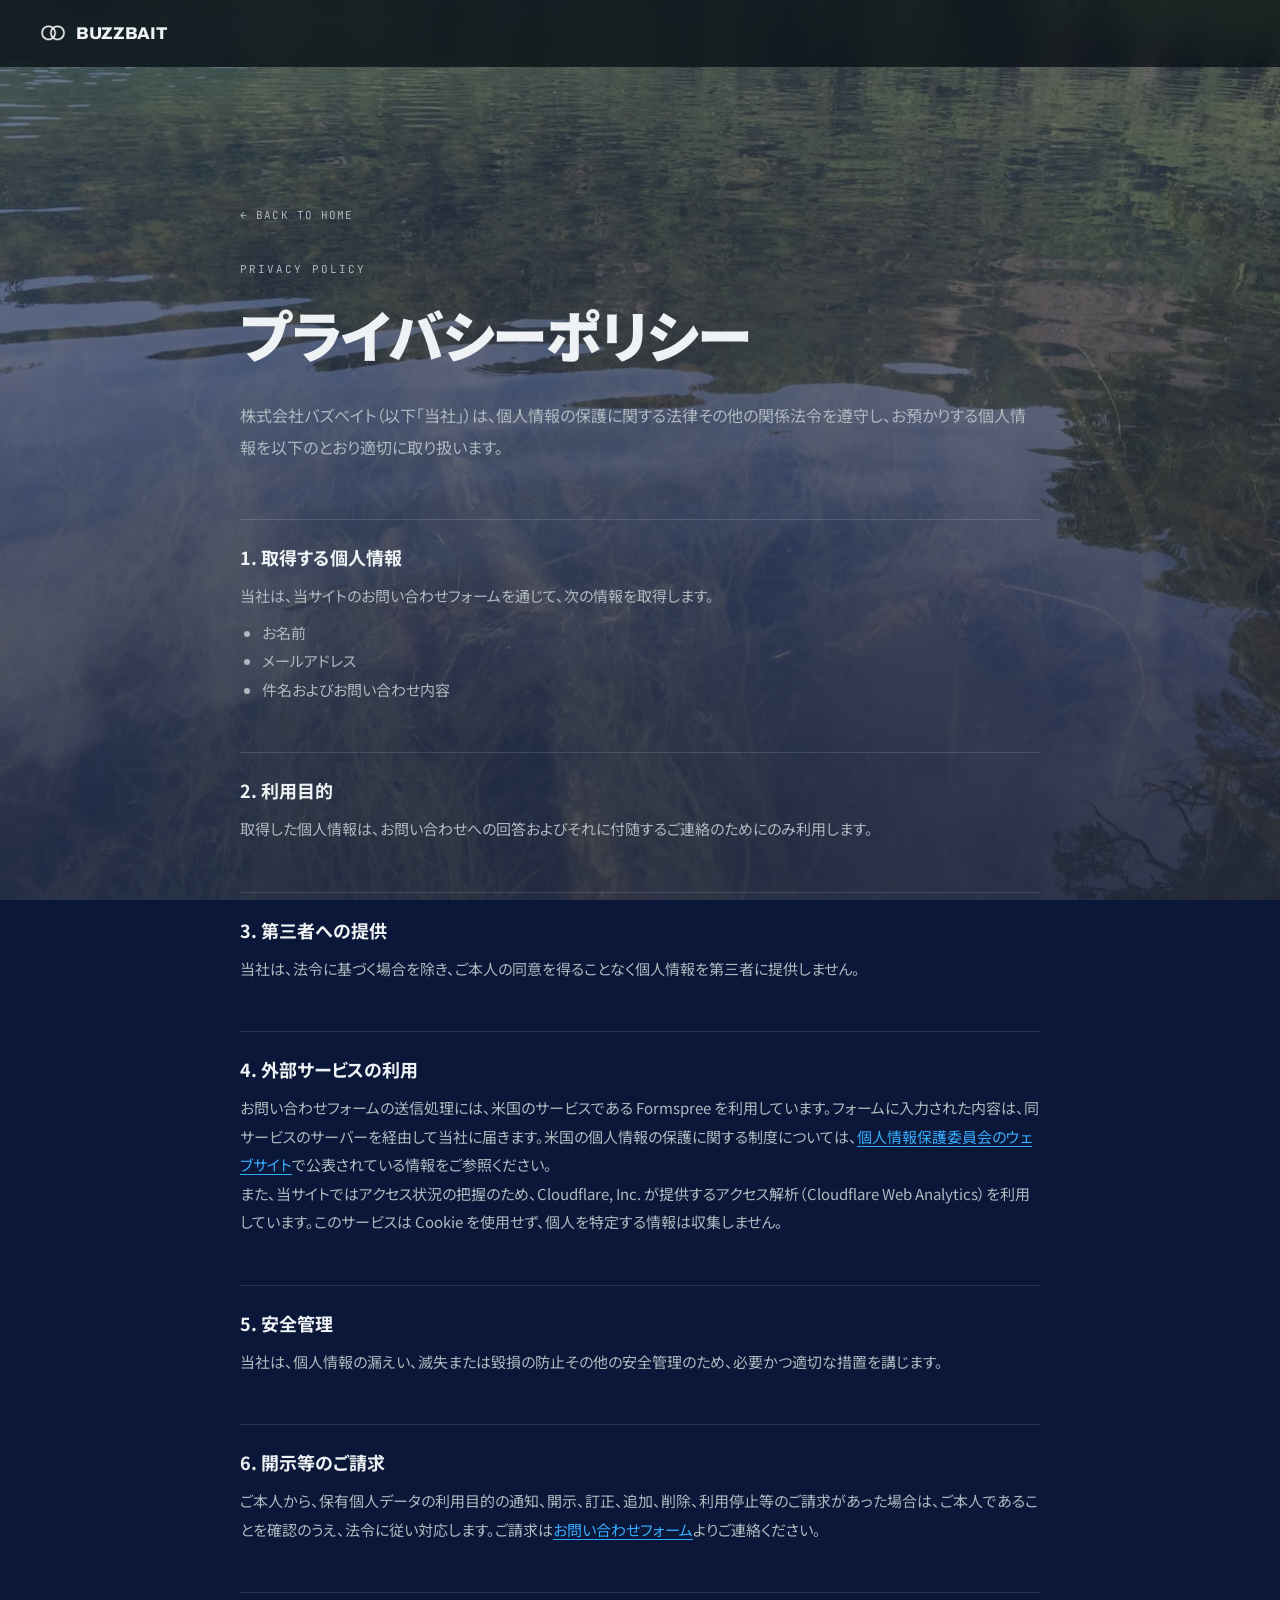
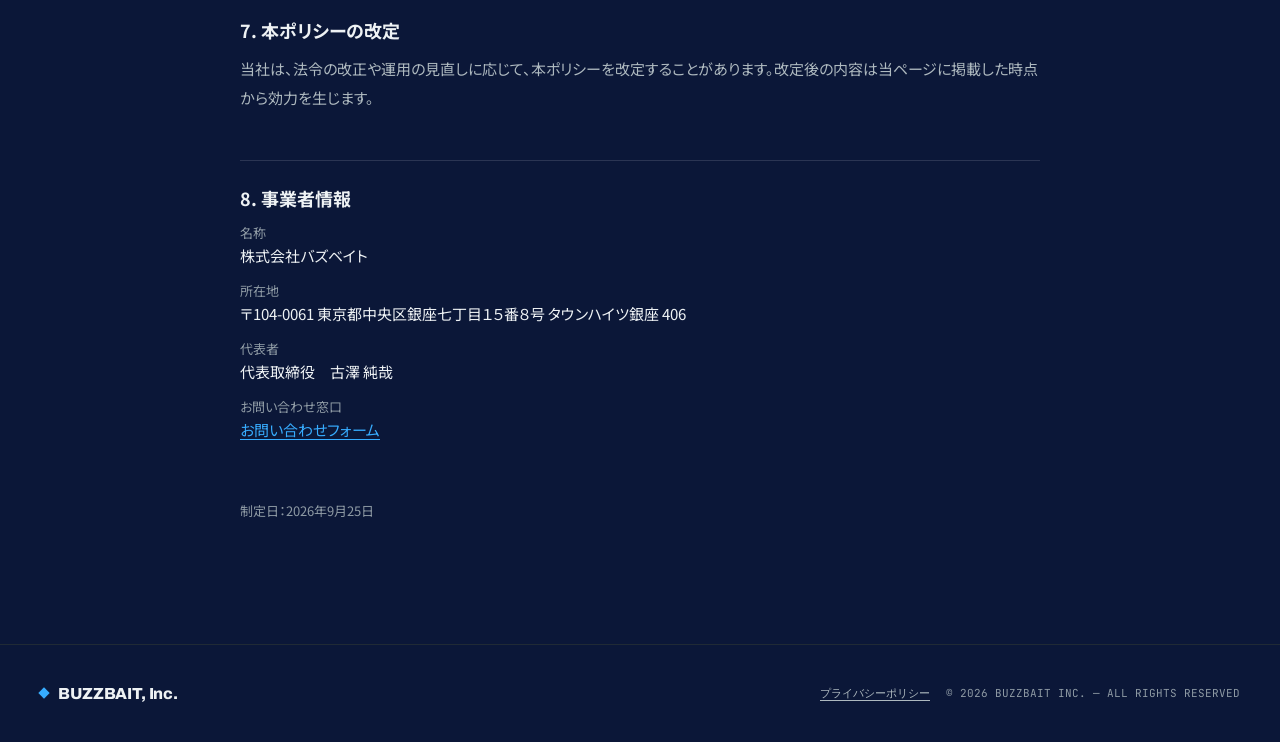
==== privacy/index.html @ e034143c "Site-wide bug audit fixes Bugs fixed - Business rows: hover slide never fired (.reveal.in transform " ====
<!DOCTYPE html>
<html lang="ja">
<head>
<meta charset="UTF-8">
<meta name="viewport" content="width=device-width,initial-scale=1">
<title>プライバシーポリシー | 株式会社バズベイト</title>
<meta name="description" content="株式会社バズベイトの個人情報の取り扱いについて。お問い合わせフォームで取得する情報、利用目的、外部サービスの利用、開示等のご請求についてご案内します。">
<meta name="theme-color" content="#0b1738">
<link rel="canonical" href="https://buzzbait.co.jp/privacy/">
<link rel="icon" type="image/png" href="/assets/favicon.png">
<link rel="apple-touch-icon" href="/assets/favicon.png">

<meta property="og:type" content="article">
<meta property="og:site_name" content="株式会社バズベイト">
<meta property="og:title" content="プライバシーポリシー | 株式会社バズベイト">
<meta property="og:url" content="https://buzzbait.co.jp/privacy/">
<meta property="og:image" content="https://buzzbait.co.jp/assets/og-image.png">
<meta property="og:locale" content="ja_JP">

<link rel="preconnect" href="https://fonts.googleapis.com">
<link rel="preconnect" href="https://fonts.gstatic.com" crossorigin>
<link rel="stylesheet" href="https://fonts.googleapis.com/css2?family=Noto+Sans+JP:wght@400;500;700;900&family=Archivo:ital,wght@0,500;0,700;0,800;1,800&family=JetBrains+Mono:wght@400&display=swap">
<link rel="stylesheet" href="/styles.css">
</head>
<body data-theme="blue" data-mode="dark">

<div class="backdrop"></div>
<canvas id="water" aria-hidden="true"></canvas>

<div class="cursor-dot" id="cursorDot" aria-hidden="true"></div>
<div class="cursor-ring" id="cursorRing" aria-hidden="true"></div>

<nav class="nav" id="nav">
  <a href="/" class="nav-brand" data-hover>
    <img src="/assets/logo-white.png" alt="" class="nav-logo" width="26" height="26">
    <span>BUZZBAIT</span>
  </a>
</nav>

<main class="subpage">
  <a href="/" class="subpage-back" data-hover>← Back to Home</a>

  <div class="subpage-eyebrow">PRIVACY POLICY</div>
  <h1>プライバシーポリシー</h1>
  <p class="subpage-lead">株式会社バズベイト（以下「当社」）は、個人情報の保護に関する法律その他の関係法令を遵守し、お預かりする個人情報を以下のとおり適切に取り扱います。</p>

  <div class="legal">
    <h2>1. 取得する個人情報</h2>
    <p>当社は、当サイトのお問い合わせフォームを通じて、次の情報を取得します。</p>
    <ul>
      <li>お名前</li>
      <li>メールアドレス</li>
      <li>件名およびお問い合わせ内容</li>
    </ul>

    <h2>2. 利用目的</h2>
    <p>取得した個人情報は、お問い合わせへの回答およびそれに付随するご連絡のためにのみ利用します。</p>

    <h2>3. 第三者への提供</h2>
    <p>当社は、法令に基づく場合を除き、ご本人の同意を得ることなく個人情報を第三者に提供しません。</p>

    <h2>4. 外部サービスの利用</h2>
    <p>お問い合わせフォームの送信処理には、米国のサービスである Formspree を利用しています。フォームに入力された内容は、同サービスのサーバーを経由して当社に届きます。米国の個人情報の保護に関する制度については、<a href="https://www.ppc.go.jp/" target="_blank" rel="noopener">個人情報保護委員会のウェブサイト</a>で公表されている情報をご参照ください。</p>
    <p>また、当サイトではアクセス状況の把握のため、Cloudflare, Inc. が提供するアクセス解析（Cloudflare Web Analytics）を利用しています。このサービスは Cookie を使用せず、個人を特定する情報は収集しません。</p>

    <h2>5. 安全管理</h2>
    <p>当社は、個人情報の漏えい、滅失または毀損の防止その他の安全管理のため、必要かつ適切な措置を講じます。</p>

    <h2>6. 開示等のご請求</h2>
    <p>ご本人から、保有個人データの利用目的の通知、開示、訂正、追加、削除、利用停止等のご請求があった場合は、ご本人であることを確認のうえ、法令に従い対応します。ご請求は<a href="/#contact">お問い合わせフォーム</a>よりご連絡ください。</p>

    <h2>7. 本ポリシーの改定</h2>
    <p>当社は、法令の改正や運用の見直しに応じて、本ポリシーを改定することがあります。改定後の内容は当ページに掲載した時点から効力を生じます。</p>

    <h2>8. 事業者情報</h2>
    <dl>
      <dt>名称</dt>
      <dd>株式会社バズベイト</dd>
      <dt>所在地</dt>
      <dd>〒104-0061 東京都中央区銀座七丁目１５番８号 タウンハイツ銀座 406</dd>
      <dt>代表者</dt>
      <dd>代表取締役　古澤 純哉</dd>
      <dt>お問い合わせ窓口</dt>
      <dd><a href="/#contact">お問い合わせフォーム</a></dd>
    </dl>

    <p class="dates">制定日：2026年9月25日</p>
  </div>
</main>

<footer>
  <div class="f-brand"><span class="dot"></span>BUZZBAIT, Inc.</div>
  <div class="f-meta"><a href="/privacy/">プライバシーポリシー</a><span>© 2026 BUZZBAIT INC. — ALL RIGHTS RESERVED</span></div>
</footer>

<script src="/water.js"></script>
<script src="/cursor.js"></script>

</body>
</html>
---- styles.css ----
/* buzzbait renewal — cool corporate */
/* Web fonts are loaded with <link rel="preconnect"> + <link rel="stylesheet"> in each page's <head>. */

.visually-hidden {
  position: absolute;
  width: 1px; height: 1px;
  padding: 0; margin: -1px;
  overflow: hidden;
  clip: rect(0, 0, 0, 0);
  white-space: nowrap;
  border: 0;
}

:root {
  --bg: oklch(0.985 0.004 230);
  --bg-soft: oklch(0.965 0.006 230);
  --fg: oklch(0.18 0.035 250);
  --fg-soft: oklch(0.38 0.025 250);
  --fg-mute: oklch(0.62 0.015 250);
  --line: oklch(0.88 0.015 240);
  --line-soft: oklch(0.93 0.01 240);
  --accent: oklch(0.55 0.16 245);
  --accent-ink: oklch(0.98 0.005 230);
  --accent-soft: oklch(0.92 0.04 245);
  --surface: oklch(1 0 0);
  --grid-dot: oklch(0.88 0.012 240);
}

/* The site is dark-mode only (body carries data-mode="dark" in the markup). */
[data-mode="dark"] {
  --bg: oklch(0.14 0.02 250);
  --bg-soft: oklch(0.18 0.025 250);
  --fg: oklch(0.96 0.005 230);
  --fg-soft: oklch(0.78 0.015 230);
  --fg-mute: oklch(0.68 0.02 240);
  --line: oklch(0.28 0.025 250);
  --line-soft: oklch(0.22 0.02 250);
  --accent: oklch(0.72 0.16 245);
  --accent-ink: oklch(0.14 0.02 250);
  --accent-soft: oklch(0.26 0.06 245);
  --surface: oklch(0.18 0.025 250);
  --grid-dot: oklch(0.26 0.02 250);
}

.nav, section, footer { position: relative; z-index: 1; }
* { box-sizing: border-box; margin: 0; padding: 0; }

html {
  background: #0b1738;
  color: var(--fg);
}
html, body {
  font-family: 'Noto Sans JP', system-ui, sans-serif;
  font-weight: 400;
  -webkit-font-smoothing: antialiased;
  font-feature-settings: "palt";
  transition: color 0.4s ease;
}
body {
  background: transparent;
  color: var(--fg);
  overflow-x: hidden;
  position: relative;
  isolation: isolate;
}

/* ============ Water surface backdrop ============ */
/* Static photo fallback — visible whenever the WebGL canvas is unavailable or hidden. */
.backdrop {
  position: fixed;
  inset: 0;
  z-index: 0;
  pointer-events: none;
  overflow: hidden;
  background:
    linear-gradient(rgba(11,23,56,.55), rgba(11,23,56,.75)),
    url("assets/water-main.jpg") center / cover no-repeat,
    #0b1738;
}

/* Water surface canvas — fullscreen, drawn by /water.js */
canvas#water {
  position: fixed;
  inset: 0;
  width: 100vw;
  height: 100vh;
  z-index: 0;
  pointer-events: none;
  filter: contrast(1.05) saturate(1.1);
}

a { color: inherit; text-decoration: none; }

a:focus-visible,
button:focus-visible {
  outline: 2px solid var(--accent);
  outline-offset: 3px;
  border-radius: 2px;
}

/* ============ Cursor ============ */
/* Opt-in: /cursor.js adds html.has-cursor only for fine pointers that can hover.
   Without JS, or on touch devices, the native cursor is used. */
.cursor-dot, .cursor-ring {
  display: none;
  position: fixed;
  top: 0; left: 0;
  pointer-events: none;
  z-index: 9999;
  mix-blend-mode: difference;
  opacity: 0;
}
.cursor-dot {
  width: 6px; height: 6px;
  background: oklch(1 0 0);
  border-radius: 50%;
  transform: translate(-50%, -50%);
}
.cursor-ring {
  width: 36px; height: 36px;
  border: 1px solid oklch(1 0 0 / 0.7);
  border-radius: 50%;
  transform: translate(-50%, -50%);
  transition: width 0.25s ease, height 0.25s ease, opacity 0.2s ease;
}
.cursor-ring.hover {
  width: 72px; height: 72px;
  background: oklch(1 0 0 / 0.08);
}
@media (min-width: 901px) {
  html.has-cursor body,
  html.has-cursor form button { cursor: none; }
  html.has-cursor .cursor-dot,
  html.has-cursor .cursor-ring { display: block; }
  html.has-cursor.cursor-moved .cursor-dot,
  html.has-cursor.cursor-moved .cursor-ring { opacity: 1; }
}

/* ============ Nav ============ */
.nav {
  position: fixed;
  top: 0; left: 0; right: 0;
  z-index: 80;
  padding: 20px 40px;
  display: flex;
  justify-content: space-between;
  align-items: center;
  -webkit-backdrop-filter: blur(14px);
  backdrop-filter: blur(14px);
  background: color-mix(in oklch, var(--bg) 72%, transparent);
  border-bottom: 1px solid transparent;
  transition: border-color 0.3s ease, background 0.3s ease;
}
.nav.scrolled { border-bottom-color: var(--line); }
.nav-brand {
  display: flex;
  align-items: center;
  gap: 10px;
  font-family: 'Archivo', sans-serif;
  font-weight: 800;
  font-size: 17px;
  letter-spacing: -0.02em;
}
.nav-brand .nav-logo {
  width: 26px;
  height: 26px;
  object-fit: contain;
}
.nav-links {
  display: flex;
  gap: 28px;
  align-items: center;
  font-size: 13px;
  color: var(--fg-soft);
}
.nav-links a {
  position: relative;
  padding: 4px 0;
  transition: color 0.2s;
}
.nav-links a:hover { color: var(--fg); }
.nav-links a::after {
  content: '';
  position: absolute; left: 0; bottom: -2px;
  width: 0; height: 1px;
  background: var(--fg);
  transition: width 0.3s ease;
}
.nav-links a:hover::after { width: 100%; }
.nav-cta {
  padding: 9px 18px;
  border: 1px solid var(--fg);
  border-radius: 999px;
  font-size: 12px;
  font-weight: 500;
  color: var(--fg);
  transition: all 0.2s;
}
.nav-cta:hover { background: var(--fg); color: var(--bg); }
@media (max-width: 900px) {
  .nav-links { display: none; }
  .nav { padding: 16px 20px; }
}

/* ============ Section basics ============ */
section {
  position: relative;
  padding: 140px 40px;
}
@media (max-width: 900px) { section { padding: 100px 20px; } }

.wrap {
  max-width: 1280px;
  margin: 0 auto;
}

.eyebrow {
  display: inline-flex;
  align-items: center;
  gap: 10px;
  font-family: 'JetBrains Mono', monospace;
  font-size: 11px;
  letter-spacing: 0.08em;
  text-transform: uppercase;
  color: var(--fg-mute);
  margin-bottom: 28px;
}
.eyebrow::before {
  content: '';
  width: 18px; height: 1px;
  background: var(--fg-mute);
}

.section-label {
  position: absolute;
  top: 50px; left: 40px;
  font-family: 'JetBrains Mono', monospace;
  font-size: 11px;
  letter-spacing: 0.1em;
  color: var(--fg-mute);
  display: flex;
  gap: 14px;
  align-items: center;
}
.section-label .num { color: var(--accent); }
@media (max-width: 900px) { .section-label { left: 20px; } }

/* ============ Hero ============ */
.hero {
  min-height: 100vh;
  min-height: 100svh;
  padding: 160px 40px 80px;
  overflow: hidden;
  display: flex;
  flex-direction: column;
  justify-content: space-between;
  position: relative;
}
.hero-title .accent-mark {
  background: linear-gradient(120deg, var(--accent), color-mix(in oklch, var(--accent) 50%, oklch(0.7 0.2 310)));
  -webkit-background-clip: text;
  background-clip: text;
  -webkit-text-fill-color: transparent;
  background-size: 200% 200%;
  animation: gradShift 6s ease-in-out infinite;
}
@keyframes gradShift {
  0%, 100% { background-position: 0% 50%; }
  50% { background-position: 100% 50%; }
}

.hero-top {
  display: flex;
  justify-content: space-between;
  align-items: flex-start;
  position: relative;
  z-index: 2;
  max-width: 1280px;
  margin: 0 auto;
  width: 100%;
}
.hero-meta {
  font-family: 'JetBrains Mono', monospace;
  font-size: 11px;
  color: var(--fg-mute);
  line-height: 1.8;
}
.hero-meta .blink {
  display: inline-block;
  width: 6px; height: 6px;
  background: var(--accent);
  border-radius: 50%;
  margin-right: 8px;
  animation: blink 1.2s ease-in-out infinite;
  vertical-align: middle;
}
@keyframes blink { 50% { opacity: 0.3; } }

.hero-title-wrap {
  flex: 1;
  position: relative;
  z-index: 2;
  max-width: 1280px;
  margin: 0 auto;
  width: 100%;
  display: flex;
  flex-direction: column;
  justify-content: center;
}

.hero-title {
  font-family: 'Noto Sans JP', sans-serif;
  font-weight: 900;
  font-size: clamp(40px, 9.6vw, 157px);
  line-height: 0.88;
  letter-spacing: -0.03em;
  color: var(--fg);
  position: relative;
}
.hero-title .line {
  display: block;
  overflow: hidden;
  padding-bottom: 0.12em;
}
.hero-title .line-inner {
  display: inline-block;
  animation: slideUp 1.1s cubic-bezier(0.22, 1, 0.36, 1) both;
}
.hero-title .line:nth-child(2) .line-inner { animation-delay: 0.08s; }
@keyframes slideUp {
  from { transform: translateY(110%); }
  to { transform: translateY(0); }
}
.hero-title .accent-mark {
  display: inline-block;
  position: relative;
}

.hero-sub {
  display: flex;
  justify-content: space-between;
  align-items: flex-end;
  margin-top: 48px;
  gap: 60px;
  opacity: 0;
  animation: fadeUp 1s ease 1.2s both;
}
@keyframes fadeUp { from { opacity: 0; transform: translateY(20px); } to { opacity: 1; transform: translateY(0); } }

.hero-tag {
  margin-top: 20px;
  font-family: 'Archivo', sans-serif;
  font-weight: 800;
  font-style: italic;
  font-size: clamp(20px, 2.6vw, 34px);
  letter-spacing: -0.01em;
  color: var(--accent);
  opacity: 0;
  animation: fadeUp 1s ease 0.9s both;
}

.hero-sub p {
  max-width: 440px;
  font-size: 15px;
  line-height: 1.85;
  color: var(--fg-soft);
}
.hero-sub .tag {
  font-family: 'Archivo', sans-serif;
  font-weight: 800;
  font-size: 13px;
  letter-spacing: 0.15em;
  text-transform: uppercase;
  color: var(--fg-mute);
  writing-mode: vertical-rl;
  text-orientation: mixed;
  align-self: flex-start;
}
@media (max-width: 900px) {
  .hero { padding: 120px 20px 60px; }
  .hero-sub { flex-direction: column; align-items: flex-start; gap: 20px; }
  .hero-sub .tag { writing-mode: horizontal-tb; }
}

.hero-marquee {
  margin-top: 60px;
  border-top: 1px solid var(--line);
  border-bottom: 1px solid var(--line);
  overflow: hidden;
  display: flex;
  position: relative;
  z-index: 2;
  padding: 22px 0;
}
/* The track holds two identical sets of items and loops by -50%, so every item
   carries its own trailing space (no flex gap) to make the halves exactly equal. */
.marquee-track {
  display: flex;
  animation: marquee 40s linear infinite;
  white-space: nowrap;
  flex-shrink: 0;
}
.marquee-track span {
  font-family: 'Archivo', sans-serif;
  font-weight: 700;
  font-size: 14px;
  letter-spacing: 0.1em;
  text-transform: uppercase;
  color: var(--fg-soft);
  display: inline-flex;
  align-items: center;
  gap: 60px;
  padding-right: 60px;
}
.marquee-track span::after {
  content: '◆';
  color: var(--accent);
  font-size: 10px;
}
@keyframes marquee {
  from { transform: translateX(0); }
  to { transform: translateX(-50%); }
}

/* ============ Strength/Weakness ============ */
.sw {
  background: transparent;
  position: relative;
  overflow: hidden;
}
.sw-head {
  display: grid;
  grid-template-columns: 1fr 2fr;
  gap: 60px;
  align-items: end;
  margin-bottom: 80px;
}
.sw-head h2 {
  font-family: 'Archivo', sans-serif;
  font-weight: 800;
  font-size: clamp(44px, 6vw, 88px);
  line-height: 0.95;
  letter-spacing: -0.02em;
}
.sw-head h2 .jp {
  display: block;
  font-family: 'Noto Sans JP', sans-serif;
  font-weight: 700;
  font-size: 0.38em;
  letter-spacing: 0.02em;
  color: var(--fg-mute);
  margin-top: 12px;
}
.sw-intro {
  font-size: 15px;
  line-height: 1.9;
  color: var(--fg-soft);
  max-width: 520px;
}
.sw-grid {
  display: grid;
  grid-template-columns: 1fr 1fr;
  gap: 0;
  border: 1px solid var(--line);
  background: var(--surface);
}
.sw-card {
  padding: 56px 48px;
  position: relative;
}
.sw-card + .sw-card { border-left: 1px solid var(--line); }
.sw-card h3 {
  display: flex;
  align-items: baseline;
  gap: 16px;
  font-family: 'Archivo', sans-serif;
  font-weight: 700;
  font-size: 32px;
  letter-spacing: -0.01em;
  margin-bottom: 8px;
}
.sw-card h3 .label {
  font-family: 'JetBrains Mono', monospace;
  font-size: 11px;
  font-weight: 400;
  color: var(--fg-mute);
  letter-spacing: 0.1em;
}
.sw-card .jp-title {
  font-size: 14px;
  color: var(--fg-mute);
  margin-bottom: 40px;
}
.sw-card.good h3,
.sw-card.good h3 .label { color: var(--accent); }
.sw-card ul { list-style: none; display: flex; flex-direction: column; gap: 18px; }
.sw-card li {
  display: flex;
  gap: 16px;
  align-items: flex-start;
  padding: 18px 0;
  border-top: 1px solid var(--line-soft);
  font-size: 15px;
  line-height: 1.6;
  transition: padding-left 0.3s ease;
}
@media (hover: hover) {
  .sw-card li:hover { padding-left: 8px; }
}
.sw-card li .n {
  font-family: 'JetBrains Mono', monospace;
  font-size: 11px;
  color: var(--fg-mute);
  min-width: 28px;
  padding-top: 3px;
}
.sw-card.good li .n { color: var(--accent); }

@media (max-width: 900px) {
  .sw-head { grid-template-columns: 1fr; gap: 30px; }
  .sw-grid { grid-template-columns: 1fr; }
  .sw-card + .sw-card { border-left: 0; border-top: 1px solid var(--line); }
  .sw-card { padding: 40px 28px; }
}

/* ============ Business ============ */
.biz { background: transparent; position: relative; overflow: hidden; }
.biz-head {
  display: flex;
  justify-content: space-between;
  align-items: end;
  margin-bottom: 80px;
  flex-wrap: wrap;
  gap: 30px;
}
.biz-head h2 {
  font-family: 'Archivo', sans-serif;
  font-weight: 800;
  font-size: clamp(44px, 6vw, 88px);
  line-height: 0.95;
  letter-spacing: -0.02em;
}
.biz-head h2 .jp {
  display: block;
  font-family: 'Noto Sans JP', sans-serif;
  font-weight: 700;
  font-size: 0.38em;
  color: var(--fg-mute);
  margin-top: 12px;
}
.biz-list {
  display: flex;
  flex-direction: column;
  border-top: 1px solid var(--line);
}
.biz-item {
  display: grid;
  grid-template-columns: 100px 1.5fr 2fr;
  gap: 40px;
  align-items: start;
  padding: 48px 0;
  border-bottom: 1px solid var(--line);
  position: relative;
}
/* .reveal owns `transform` (scroll-in) and its own transition list, so the hover
   slide uses the independent `translate` property and extends the transition list. */
.biz-item.reveal {
  transition:
    opacity 0.9s cubic-bezier(0.22, 1, 0.36, 1),
    transform 0.9s cubic-bezier(0.22, 1, 0.36, 1),
    translate 0.5s cubic-bezier(0.22, 1, 0.36, 1);
}
@media (hover: hover) {
  .biz-item:hover { translate: 16px 0; }
  .biz-item:hover .biz-title { color: var(--accent); }
}

.biz-num {
  font-family: 'Archivo', sans-serif;
  font-weight: 800;
  font-size: 64px;
  line-height: 1;
  color: var(--fg);
  letter-spacing: -0.03em;
  font-feature-settings: "tnum";
}
.biz-num::before {
  content: '0';
  color: var(--fg-mute);
  opacity: 0.3;
}
.biz-title {
  font-size: 26px;
  font-weight: 700;
  line-height: 1.3;
  letter-spacing: -0.01em;
  transition: color 0.3s;
}
.biz-title .en-sub {
  display: block;
  font-family: 'Archivo', sans-serif;
  font-weight: 500;
  font-size: 11px;
  letter-spacing: 0.15em;
  color: var(--fg-mute);
  margin-top: 10px;
  text-transform: uppercase;
}
.biz-desc {
  font-size: 14px;
  line-height: 1.85;
  color: var(--fg-soft);
}
.biz-tags {
  display: flex;
  flex-wrap: wrap;
  gap: 6px;
  margin-top: 16px;
}
.biz-tags span,
.biz-tags .biz-tag-link {
  font-family: 'JetBrains Mono', monospace;
  font-size: 11px;
  padding: 4px 10px;
  border: 1px solid var(--line);
  border-radius: 999px;
  color: var(--fg-soft);
  text-decoration: none;
}
.biz-tags .biz-tag-link:hover {
  color: var(--fg);
  border-color: var(--fg);
}
@media (max-width: 900px) {
  .biz-item { grid-template-columns: 60px 1fr; gap: 20px; }
  .biz-num { font-size: 40px; }
  .biz-item > :nth-child(3) { grid-column: 1 / -1; }
}

/* ============ Declaration ============ */
.decl {
  background: var(--fg);
  color: var(--bg);
  padding: 160px 40px;
  position: relative;
  overflow: hidden;
  /* This section is light-on-dark inverted; use a deeper accent so it stays readable. */
  --accent: oklch(0.5 0.17 250);
}
.decl .decl-blob {
  position: absolute;
  width: 600px; height: 600px;
  border-radius: 50%;
  background: radial-gradient(circle, var(--accent), transparent 65%);
  opacity: 0.4;
  filter: blur(80px);
  top: -150px; right: -150px;
  animation: blobA 18s ease-in-out infinite;
}
@keyframes blobA {
  0%, 100% { transform: translate(0, 0) scale(1); }
  50% { transform: translate(-80px, 60px) scale(1.12); }
}
.decl .decl-lines {
  position: absolute;
  inset: 0;
  background-image: repeating-linear-gradient(90deg, transparent, transparent 119px, color-mix(in oklch, var(--bg) 8%, transparent) 119px, color-mix(in oklch, var(--bg) 8%, transparent) 120px);
  pointer-events: none;
}
.decl::before {
  content: '';
  position: absolute;
  inset: 0;
  background-image: linear-gradient(var(--bg) 1px, transparent 1px);
  background-size: 100% 120px;
  opacity: 0.05;
}
.decl-eyebrow { color: color-mix(in oklch, var(--bg) 60%, transparent); }
.decl-eyebrow::before { background: color-mix(in oklch, var(--bg) 60%, transparent); }
.decl h2 {
  font-family: 'Noto Sans JP', sans-serif;
  font-weight: 900;
  font-size: clamp(40px, 5.5vw, 80px);
  line-height: 1.15;
  letter-spacing: -0.02em;
  margin-bottom: 20px;
  max-width: 960px;
}
.decl h2 em {
  font-style: normal;
  color: var(--accent);
  position: relative;
}
.decl-lead {
  font-size: 17px;
  line-height: 1.9;
  color: color-mix(in oklch, var(--bg) 80%, transparent);
  max-width: 720px;
  margin-bottom: 80px;
}
.decl-grid {
  display: grid;
  grid-template-columns: repeat(3, 1fr);
  gap: 0;
  border-top: 1px solid color-mix(in oklch, var(--bg) 22%, transparent);
}
.decl-item {
  padding: 40px 40px 40px 0;
  border-right: 1px solid color-mix(in oklch, var(--bg) 22%, transparent);
  position: relative;
}
.decl-item:last-child { border-right: 0; padding-right: 0; }
.decl-item:not(:first-child) { padding-left: 40px; }
.decl-item .num {
  font-family: 'Archivo', sans-serif;
  font-weight: 800;
  font-size: 13px;
  letter-spacing: 0.15em;
  color: var(--accent);
  margin-bottom: 20px;
}
.decl-item h3 {
  font-size: 20px;
  font-weight: 700;
  margin-bottom: 16px;
  line-height: 1.4;
}
.decl-item p {
  font-size: 14px;
  line-height: 1.85;
  color: color-mix(in oklch, var(--bg) 70%, transparent);
}

@media (max-width: 900px) {
  .decl { padding: 100px 20px; }
  .decl-grid { grid-template-columns: 1fr; }
  .decl-item { padding: 32px 0 !important; border-right: 0; border-bottom: 1px solid color-mix(in oklch, var(--bg) 22%, transparent); }
  .decl-item:last-child { border-bottom: 0; }
}

/* ============ Company ============ */
.comp {
  background: transparent;
  display: grid;
  grid-template-columns: 1fr 1.2fr;
  gap: 80px;
  align-items: start;
  /* Keep content within the same 1280px column as the other sections. */
  padding-left: max(40px, calc((100% - 1280px) / 2));
  padding-right: max(40px, calc((100% - 1280px) / 2));
}
.comp-left h2 {
  font-family: 'Archivo', sans-serif;
  font-weight: 800;
  font-size: clamp(44px, 6vw, 88px);
  line-height: 0.95;
  letter-spacing: -0.02em;
}
.comp-left h2 .jp {
  display: block;
  font-family: 'Noto Sans JP', sans-serif;
  font-weight: 700;
  font-size: 0.38em;
  color: var(--fg-mute);
  margin-top: 12px;
}
.comp-mono {
  font-family: 'JetBrains Mono', monospace;
  font-size: 11px;
  color: var(--fg-mute);
  margin-top: 40px;
  line-height: 2;
  padding: 24px;
  border: 1px solid var(--line);
  border-radius: 4px;
  background: var(--bg-soft);
}
.comp-table {
  width: 100%;
  border-collapse: collapse;
  font-size: 15px;
}
.comp-table tr {
  border-bottom: 1px solid var(--line);
  transition: background 0.2s;
}
.comp-table tr:hover { background: var(--bg-soft); }
.comp-table th {
  text-align: left;
  padding: 22px 0;
  width: 180px;
  color: var(--fg-mute);
  font-weight: 500;
  font-size: 13px;
  vertical-align: top;
}
.comp-table td {
  padding: 22px 0;
  line-height: 1.7;
}
.comp-table .en-code {
  font-family: 'JetBrains Mono', monospace;
  font-size: 13px;
}
@media (max-width: 900px) {
  .comp { grid-template-columns: 1fr; gap: 40px; padding: 100px 20px; }
  .comp-table th { width: 110px; font-size: 12px; }
}

/* ============ Contact ============ */
.contact {
  background: transparent;
  border-top: 1px solid var(--line);
  padding: 140px 40px 60px;
  position: relative;
  overflow: hidden;
}
.contact-inner {
  max-width: 1280px;
  margin: 0 auto;
  display: grid;
  grid-template-columns: 1fr 1.2fr;
  gap: 80px;
}
.contact-left h2 {
  font-family: 'Noto Sans JP', sans-serif;
  font-weight: 900;
  font-size: clamp(48px, 7vw, 100px);
  line-height: 0.95;
  letter-spacing: -0.02em;
  margin-bottom: 24px;
}
.contact-left h2 em {
  font-style: normal;
  color: var(--accent);
}
.contact-left .en-kicker {
  font-family: 'Archivo', sans-serif;
  font-weight: 800;
  font-size: 13px;
  letter-spacing: 0.2em;
  color: var(--fg-mute);
  margin-bottom: 40px;
  text-transform: uppercase;
}
.contact-left p {
  font-size: 15px;
  line-height: 1.9;
  color: var(--fg-soft);
  max-width: 420px;
}
.contact-left .address {
  margin-top: 48px;
  font-family: 'JetBrains Mono', monospace;
  font-size: 12px;
  color: var(--fg-mute);
  line-height: 1.8;
}

form.row, form .row { display: flex; flex-direction: column; gap: 24px; }
form label {
  display: flex;
  flex-direction: column;
  gap: 6px;
}
form .label-head {
  font-family: 'JetBrains Mono', monospace;
  font-size: 11px;
  letter-spacing: 0.1em;
  color: var(--fg-soft);
  text-transform: uppercase;
}
form .req { color: var(--accent); margin-left: 6px; }
form input, form textarea {
  background: color-mix(in oklch, var(--fg) 6%, transparent);
  border: 1px solid color-mix(in oklch, var(--fg) 30%, transparent);
  border-radius: 6px;
  padding: 14px 16px;
  font-family: 'Noto Sans JP', sans-serif;
  font-size: 16px;
  color: var(--fg);
  outline: none;
  transition: border-color 0.2s, background 0.2s;
}
form input::placeholder, form textarea::placeholder {
  color: color-mix(in oklch, var(--fg) 45%, transparent);
}
form input:focus, form textarea:focus {
  border-color: var(--accent);
  background: color-mix(in oklch, var(--fg) 9%, transparent);
}
form input:focus-visible, form textarea:focus-visible {
  outline: 2px solid var(--accent);
  outline-offset: 1px;
}
form textarea { resize: vertical; min-height: 120px; }
.form-note {
  font-size: 12px;
  line-height: 1.8;
  color: var(--fg-soft);
}
.form-note a {
  color: var(--fg);
  text-decoration: underline;
  text-underline-offset: 3px;
}
.form-note a:hover { color: var(--accent); }
.form-status {
  font-size: 13px;
  line-height: 1.7;
  color: var(--fg-soft);
}
.form-status:empty { display: none; }
form button {
  margin-top: 4px;
  padding: 22px 40px;
  background: var(--fg);
  color: var(--bg);
  border: 0;
  font-family: 'Archivo', sans-serif;
  font-weight: 700;
  font-size: 14px;
  letter-spacing: 0.1em;
  text-transform: uppercase;
  cursor: pointer;
  display: inline-flex;
  align-items: center;
  justify-content: space-between;
  gap: 16px;
  transition: all 0.2s;
}
form button:hover { background: var(--accent); color: var(--accent-ink); }
form button:disabled { cursor: default; }
form button .arrow {
  transition: transform 0.25s ease;
}
form button:hover .arrow { transform: translateX(8px); }

@media (max-width: 900px) {
  .contact { padding: 100px 20px 40px; }
  .contact-inner { grid-template-columns: 1fr; gap: 60px; }
}

/* ============ Footer ============ */
footer {
  background: transparent;
  padding: 40px;
  border-top: 1px solid var(--line);
  display: flex;
  justify-content: space-between;
  align-items: center;
  flex-wrap: wrap;
  gap: 20px;
}
footer .f-brand {
  font-family: 'Archivo', sans-serif;
  font-weight: 800;
  letter-spacing: -0.02em;
  display: flex;
  align-items: center;
  gap: 10px;
}
footer .f-brand .dot {
  width: 8px; height: 8px;
  background: var(--accent);
  transform: rotate(45deg);
}
footer .f-meta {
  font-family: 'JetBrains Mono', monospace;
  font-size: 11px;
  color: var(--fg-mute);
  display: flex;
  flex-wrap: wrap;
  align-items: center;
  gap: 8px 16px;
}
footer .f-meta a {
  color: var(--fg-soft);
  text-decoration: underline;
  text-underline-offset: 3px;
}
footer .f-meta a:hover { color: var(--fg); }
@media (max-width: 900px) {
  footer { padding: 32px 20px; }
}

/* ============ Sub pages (privacy, 404) ============ */
.subpage {
  max-width: 880px;
  margin: 0 auto;
  padding: 200px 40px 120px;
  position: relative;
  z-index: 1;
}
.subpage-back {
  font-family: 'JetBrains Mono', monospace;
  font-size: 11px;
  letter-spacing: 0.1em;
  color: var(--fg-soft);
  text-transform: uppercase;
  display: inline-flex;
  align-items: center;
  gap: 8px;
  margin-bottom: 40px;
}
.subpage-back:hover { color: var(--accent); }
.subpage-eyebrow {
  font-family: 'JetBrains Mono', monospace;
  font-size: 11px;
  letter-spacing: 0.18em;
  color: var(--fg-soft);
  text-transform: uppercase;
  margin-bottom: 24px;
}
.subpage h1 {
  font-family: 'Noto Sans JP', sans-serif;
  font-weight: 900;
  font-size: clamp(32px, 5vw, 56px);
  line-height: 1.2;
  letter-spacing: -0.02em;
  color: var(--fg);
  margin-bottom: 32px;
}
.subpage-lead {
  font-size: 16px;
  line-height: 2;
  color: var(--fg-soft);
}
.legal { margin-top: 56px; }
.legal h2 {
  font-size: 18px;
  font-weight: 700;
  color: var(--fg);
  margin: 48px 0 12px;
  padding-top: 24px;
  border-top: 1px solid color-mix(in oklch, var(--fg) 14%, transparent);
}
.legal p, .legal li {
  font-size: 15px;
  line-height: 1.9;
  color: var(--fg-soft);
}
.legal ul { padding-left: 1.4em; margin-top: 8px; }
.legal a {
  color: var(--accent);
  text-decoration: underline;
  text-underline-offset: 3px;
}
.legal dl { margin-top: 12px; }
.legal dt {
  font-size: 13px;
  color: var(--fg-mute);
  margin-top: 12px;
}
.legal dd { margin-left: 0; color: var(--fg); font-size: 15px; line-height: 1.8; }
.legal .dates { margin-top: 56px; font-size: 13px; color: var(--fg-mute); }
.error-code {
  font-family: 'Archivo', sans-serif;
  font-weight: 800;
  font-size: clamp(72px, 14vw, 160px);
  line-height: 0.9;
  letter-spacing: -0.03em;
  color: var(--accent);
  margin-bottom: 24px;
}
.subpage-cta {
  display: inline-flex;
  margin-top: 40px;
  padding: 14px 26px;
  border: 1px solid var(--fg);
  border-radius: 999px;
  font-size: 13px;
  font-weight: 500;
  color: var(--fg);
  transition: all 0.2s;
}
.subpage-cta:hover { background: var(--fg); color: var(--bg); }
@media (max-width: 900px) {
  .subpage { padding: 140px 20px 80px; }
}

/* ============ Reveal ============ */
.reveal {
  opacity: 0;
  transform: translateY(30px);
  transition: opacity 0.9s cubic-bezier(0.22, 1, 0.36, 1), transform 0.9s cubic-bezier(0.22, 1, 0.36, 1);
}
.reveal.in { opacity: 1; transform: translateY(0); }

/* progress bar */
.progress {
  position: fixed;
  top: 0; left: 0;
  width: 100%;
  height: 2px;
  background: var(--accent);
  z-index: 90;
  transform-origin: left;
  transform: scaleX(0);
}

/* ============ Reduced motion ============ */
@media (prefers-reduced-motion: reduce) {
  *, *::before, *::after {
    animation-duration: 0.01ms !important;
    animation-iteration-count: 1 !important;
    transition-duration: 0.01ms !important;
    scroll-behavior: auto !important;
  }
  .marquee-track { animation: none !important; }
}
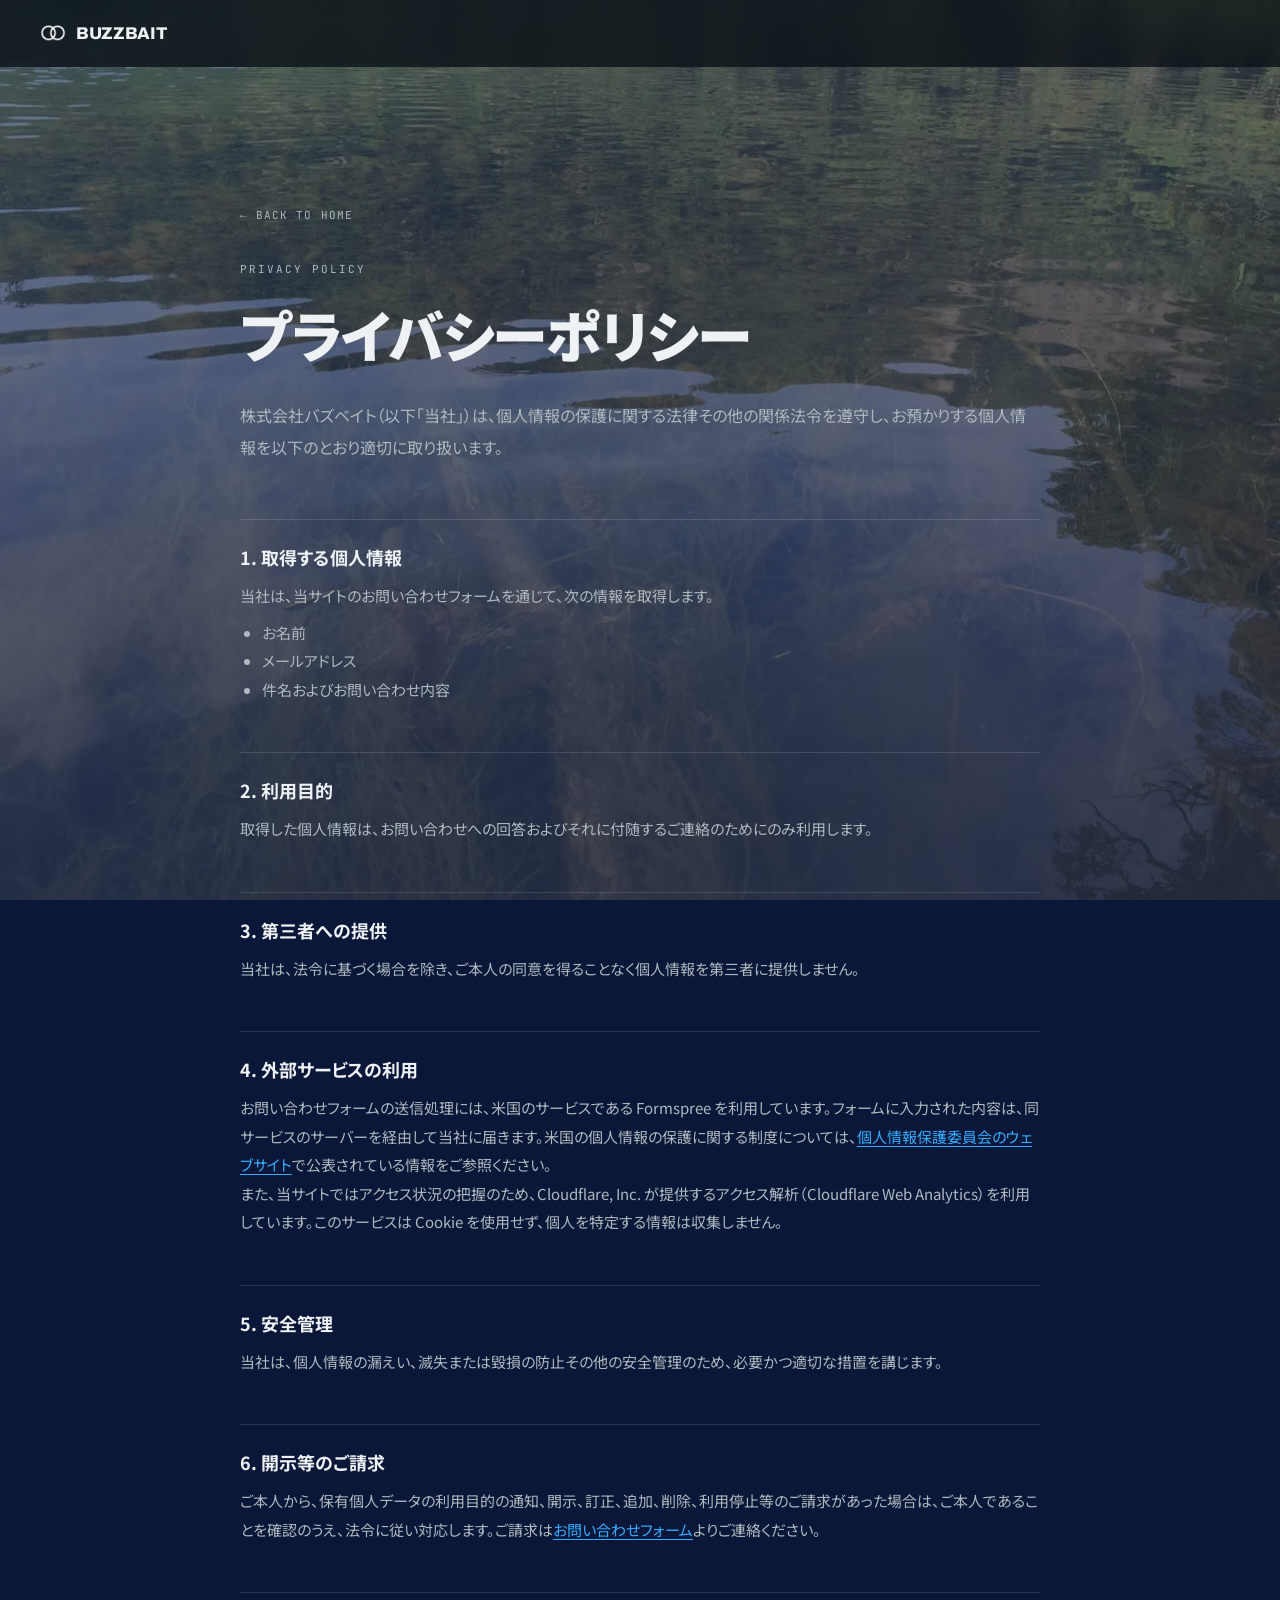
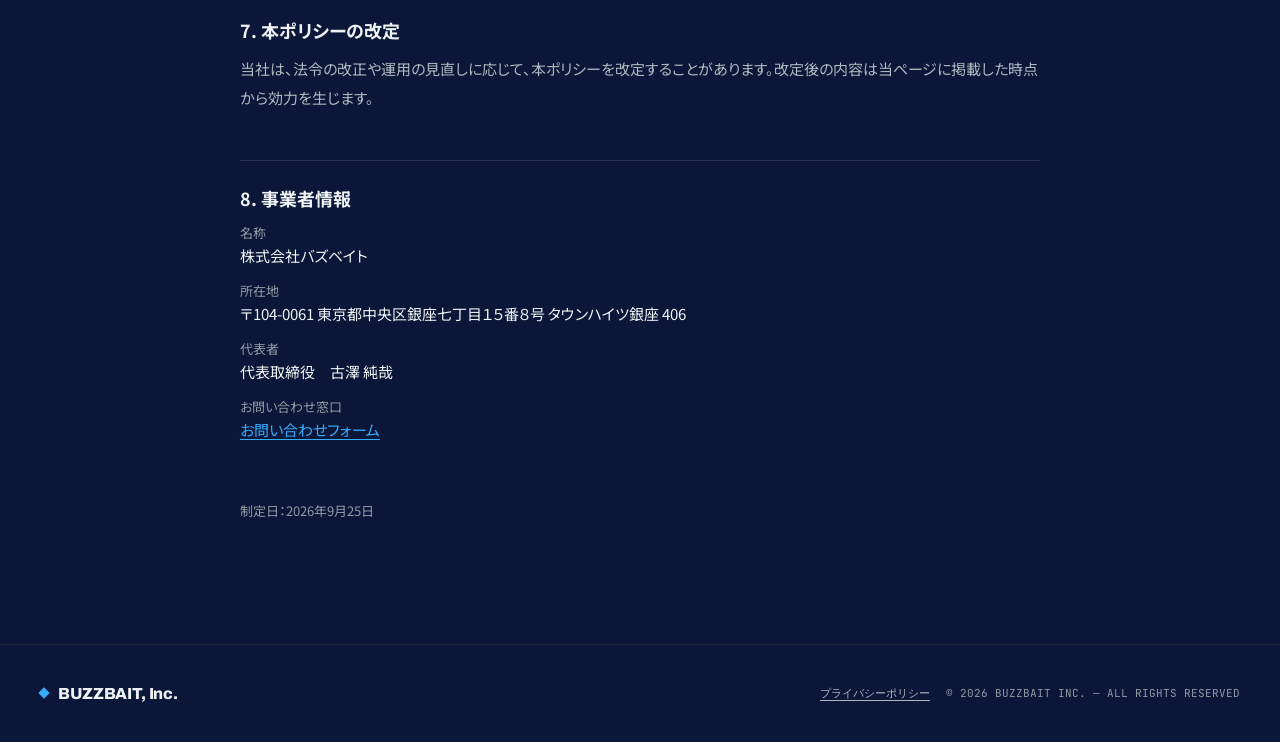
==== commit f1f11b1b: "Cut page weight by ~70%: self-hosted font subsets, WebP backdrop, small icons Measured on the home p" ====
--- a/privacy/index.html
+++ b/privacy/index.html
@@ -7,8 +7,8 @@
 <meta name="description" content="株式会社バズベイトの個人情報の取り扱いについて。お問い合わせフォームで取得する情報、利用目的、外部サービスの利用、開示等のご請求についてご案内します。">
 <meta name="theme-color" content="#0b1738">
 <link rel="canonical" href="https://buzzbait.co.jp/privacy/">
-<link rel="icon" type="image/png" href="/assets/favicon.png">
-<link rel="apple-touch-icon" href="/assets/favicon.png">
+<link rel="icon" type="image/png" sizes="32x32" href="/assets/favicon-32.png">
+<link rel="apple-touch-icon" href="/assets/apple-touch-icon.png">
 
 <meta property="og:type" content="article">
 <meta property="og:site_name" content="株式会社バズベイト">
@@ -17,9 +17,11 @@
 <meta property="og:image" content="https://buzzbait.co.jp/assets/og-image.png">
 <meta property="og:locale" content="ja_JP">
 
-<link rel="preconnect" href="https://fonts.googleapis.com">
-<link rel="preconnect" href="https://fonts.gstatic.com" crossorigin>
-<link rel="stylesheet" href="https://fonts.googleapis.com/css2?family=Noto+Sans+JP:wght@400;500;700;900&family=Archivo:ital,wght@0,500;0,700;0,800;1,800&family=JetBrains+Mono:wght@400&display=swap">
+<!-- fonts:begin -->
+<link rel="preload" href="/assets/fonts/noto-sans-jp-400-55865581da.woff2" as="font" type="font/woff2" crossorigin>
+<link rel="preload" href="/assets/fonts/noto-sans-jp-400-723d7fcb19.woff2" as="font" type="font/woff2" crossorigin>
+<link rel="preload" href="/assets/fonts/noto-sans-jp-900-b0b24650db.woff2" as="font" type="font/woff2" crossorigin>
+<!-- fonts:end -->
 <link rel="stylesheet" href="/styles.css">
 </head>
 <body data-theme="blue" data-mode="dark">
--- a/styles.css
+++ b/styles.css
@@ -1,4 +1,87 @@
 /* buzzbait renewal — cool corporate */
+
+/* fonts:begin — generated by tools/build-fonts.py, do not edit by hand */
+@font-face {
+  font-family: 'Archivo';
+  font-style: normal;
+  font-weight: 500;
+  font-display: swap;
+  src: url("/assets/fonts/archivo-500-d9722196f6.woff2") format('woff2');
+  unicode-range: U+20, U+26, U+41-45, U+47, U+49, U+4b-50, U+52-55, U+57, U+a0;
+}
+@font-face {
+  font-family: 'Archivo';
+  font-style: normal;
+  font-weight: 700;
+  font-display: swap;
+  src: url("/assets/fonts/archivo-700-df695f7c3e.woff2") format('woff2');
+  unicode-range: U+20, U+2f, U+41-45, U+47-49, U+4b-50, U+52-54, U+56-57, U+59, U+a0, U+2026;
+}
+@font-face {
+  font-family: 'Archivo';
+  font-style: italic;
+  font-weight: 800;
+  font-display: swap;
+  src: url("/assets/fonts/archivo-800i-583436ec11.woff2") format('woff2');
+  unicode-range: U+20, U+2e, U+43, U+4b, U+61, U+65, U+67, U+69, U+6e, U+70, U+73-74, U+a0;
+}
+@font-face {
+  font-family: 'Archivo';
+  font-style: normal;
+  font-weight: 800;
+  font-display: swap;
+  src: url("/assets/fonts/archivo-800-2aa292ac73.woff2") format('woff2');
+  unicode-range: U+20, U+27, U+2c, U+2e-35, U+41-47, U+49-50, U+52-57, U+59-5a, U+61, U+63-65, U+68-69, U+6d-70, U+72-74, U+76-77, U+79, U+a0, U+2014;
+}
+@font-face {
+  font-family: 'JetBrains Mono';
+  font-style: normal;
+  font-weight: 400;
+  font-display: swap;
+  src: url("/assets/fonts/jetbrains-mono-400-0690be1e7f.woff2") format('woff2');
+  unicode-range: U+20-21, U+24, U+26, U+2a-3a, U+41-50, U+52-5b, U+5d, U+61-63, U+65, U+67-70, U+72-75, U+77, U+79-7a, U+a0, U+a9, U+b0, U+b7, U+2013-2014;
+}
+@font-face {
+  font-family: 'Noto Sans JP';
+  font-style: normal;
+  font-weight: 400;
+  font-display: swap;
+  src: url("/assets/fonts/noto-sans-jp-400-55865581da.woff2") format('woff2');
+  unicode-range: U+20, U+2c-32, U+34-36, U+39, U+40-43, U+45-46, U+49, U+4c, U+4e-50, U+52-53, U+55, U+57, U+61-66, U+69, U+6b-70, U+72-75, U+78-79, U+a0, U+2192, U+3000-3002, U+3005, U+300c-300d, U+3012, U+3042, U+3044, U+3046, U+3048, U+304a-306b, U+306e-3074, U+3078-307a, U+307e-3082, U+3084, U+3088-308c, U+308f, U+3092-3094, U+3099-309a, U+30a2-30a4, U+30a6-30a9, U+30ab-30bc, U+30bf-30c9, U+30cb, U+30cd, U+30cf-30de, U+30e0-30e1, U+30e5-30ed, U+30ef, U+30f3-30f4, U+30f7, U+30fb-30fc, U+4e00-4e01, U+4e03, U+4e09-4e0b, U+4e2d, U+4e73, U+4e8b, U+4eac, U+4eba, U+4ed6, U+4ed8, U+4ee3-4ee5, U+4ef6, U+4efb, U+4f01, U+4f1a, U+4f1d, U+4f53, U+4f5c, U+4f7f, U+4f9b, U+4fa1, U+4fc2-4fc3, U+4fdd, U+4fe1, U+500b, U+5024, U+504f, U+505c, U+5065, U+5099, U+512a, U+5143, U+5148, U+5165, U+5168, U+516c, U+5185, U+51e6, U+51fa, U+5207, U+5229, U+5236-5237, U+523a, U+524a, U+524d, U+5275, U+529b, U+52a0, U+52aa, U+52b9, U+52d5, U+52d9, U+533a, U+5358, U+5370, U+53c2, U+53ca, U+53ce, U+53d6-53d7, U+53e3-53e4, U+53ef, U+53f7, U+5404, U+5408, U+540c-540d, U+5411, U+544a, U+54c1, U+54c9, U+54e1, U+554f, U+55b6, U+56de, U+56fd, U+5728, U+5730, U+57fa, U+5831, U+5834, U+5883, U+5897, U+5927, U+592e, U+5931, U+597d, U+59d4, U+5a92, U+5b63, U+5b88-5b89, U+5b9a, U+5b9f, U+5ba2, U+5bb9, U+5bfe, U+5c0f, U+5c11, U+5c16, U+5c4a, U+5de8, U+5e02-5e03, U+5e38, U+5e45, U+5e74, U+5e83, U+5e95, U+5ea6-5ea7, U+5eb7, U+5f0f, U+5f15, U+5f53, U+5f79, U+5f8b-5f8c, U+5f93, U+5f97, U+5fc3, U+5fc5, U+5fdc, U+5ff5, U+601d, U+6027;
+}
+@font-face {
+  font-family: 'Noto Sans JP';
+  font-style: normal;
+  font-weight: 400;
+  font-display: swap;
+  src: url("/assets/fonts/noto-sans-jp-400-723d7fcb19.woff2") format('woff2');
+  unicode-range: U+60a9, U+60c5, U+610f, U+6210, U+6240, U+624b, U+6253, U+6271, U+628a, U+62bc, U+62e0-62e1, U+6301, U+6307, U+639b, U+63a1-63a2, U+63aa, U+63b2, U+63d0, U+63e1, U+640d, U+6442, U+6539, U+6570, U+6574, U+65e5, U+660e, U+6642, U+66ae, U+6700, U+6708-6709, U+671f, U+672c, U+6771, U+6790, U+682a, U+6839, U+6848, U+691c, U+696d, U+6982, U+69cb, U+6a5f, U+6b21, U+6b53, U+6b62-6b63, U+6b73, U+6bc0, U+6c17, U+6c42, U+6c7a, U+6cc1, U+6cd5, U+6d3b, U+6d88, U+6df1, U+6e80, U+6ec5, U+6f0f, U+6fa4, U+70b9, U+7167, U+725b, U+7279, U+72b6, U+72ed, U+732e, U+7406, U+74b0, U+751f, U+7528, U+7531, U+753b, U+754c, U+756a, U+767a, U+7684, U+76ee, U+76f4, U+76f8, U+77e5, U+78ba, U+793a, U+793e, U+79f0, U+79fb, U+7a3f, U+7a93, U+7acb, U+7b2c, U+7b49, U+7b54, U+7b56, U+7ba1, U+7bc0, U+7bc9, U+7c73, U+7cbe, U+7d14, U+7d19, U+7d22, U+7d44, U+7d4c, U+7d61, U+7d99-7d9a, U+7dad, U+7de0, U+7e3e, U+7f6e, U+8005, U+80fd, U+822c, U+826f, U+82e6, U+884c, U+8868, U+88fd, U+8981, U+898b, U+8996, U+89aa, U+89b3, U+89e3, U+8a02, U+8a08, U+8a18, U+8a2d, U+8a66, U+8a73, U+8a8d, U+8ab0, U+8ab2, U+8ac7, U+8acb, U+8b1b, U+8b77, U+8ca2, U+8cbb, U+8cea, U+8d08, U+8d85, U+8db3, U+8df5, U+8efd, U+8f09, U+8fb2, U+8fce, U+8ffd, U+9001, U+900f, U+901a, U+9020, U+9023, U+9032, U+904b, U+9069, U+9075, U+90fd, U+914d, U+916a, U+91cd, U+9280, U+92ed, U+958b, U+9593, U+95a2, U+9632, U+9664, U+968f, U+969b, U+96c6, U+975e, U+9810, U+983c, U+984c, U+98f2, U+9a13, U+9bae, U+9d8f, U+ff08-ff09, U+ff11, U+ff15, U+ff18, U+ff1a;
+}
+@font-face {
+  font-family: 'Noto Sans JP';
+  font-style: normal;
+  font-weight: 500;
+  font-display: swap;
+  src: url("/assets/fonts/noto-sans-jp-500-cbae872478.woff2") format('woff2');
+  unicode-range: U+20, U+43, U+61, U+63, U+6e-6f, U+74, U+a0, U+2192, U+3078-307a, U+308b, U+3099-309a, U+30a4, U+30b7-30ba, U+30c3, U+30c8-30c9, U+30d5-30dd, U+30f3, U+30fc, U+4e8b, U+4eba, U+4f1a, U+5185, U+53f7, U+540d, U+54e1, U+5728, U+5730, U+5bb9, U+5f79, U+623b, U+6240, U+696d, U+6cd5, U+756a, U+767b, U+793e, U+7acb, U+8a2d, U+9332;
+}
+@font-face {
+  font-family: 'Noto Sans JP';
+  font-style: normal;
+  font-weight: 700;
+  font-display: swap;
+  src: url("/assets/fonts/noto-sans-jp-700-247278ba7d.woff2") format('woff2');
+  unicode-range: U+20, U+2e, U+31-38, U+42, U+45, U+4e, U+57, U+62, U+65, U+6f, U+a0, U+2014, U+3053-3054, U+3059-305a, U+3066-306a, U+306e, U+3078-307a, U+308b, U+3099-309a, U+30a2-30a4, U+30ab-30ac, U+30af-30ba, U+30c1-30cb, U+30cf-30e1, U+30e8, U+30ea-30ec, U+30f3, U+30fb-30fc, U+4e09, U+4e73, U+4e8b, U+4eba, U+4ee3, U+4f01, U+4f1a, U+4f5c, U+4f9b, U+4fc3, U+4fdd, U+500b, U+5148, U+5168, U+5185, U+51fa, U+5229, U+53d6, U+544a, U+54c1, U+54e1, U+55b6, U+5831, U+5916, U+5b89, U+5b9a, U+5ba2, U+5bb9, U+5e03, U+5e83, U+5ea7, U+5f0f, U+5f15, U+5f97, U+60c5, U+610f, U+6210, U+624b, U+63d0, U+6539, U+671f, U+672c, U+682a, U+696d, U+6982, U+6c42, U+6d88, U+725b, U+7406, U+7528, U+753b, U+7684, U+76ee, U+78ba, U+793a, U+793e, U+7a3f, U+7b2c, U+7b49, U+7b54, U+7ba1, U+7d4c, U+8005, U+82e6, U+884c, U+88fd, U+8981, U+89b3, U+8acb, U+8cbb, U+8d08, U+9032, U+904b, U+90e8, U+914d, U+9280, U+958b;
+}
+@font-face {
+  font-family: 'Noto Sans JP';
+  font-style: normal;
+  font-weight: 900;
+  font-display: swap;
+  src: url("/assets/fonts/noto-sans-jp-900-b0b24650db.woff2") format('woff2');
+  unicode-range: U+20, U+2e, U+31, U+4e, U+6f, U+a0, U+3001-3002, U+3042, U+304b-304c, U+304f-3050, U+3055-3056, U+305b-305c, U+3064-306b, U+306e, U+307e, U+3089-308b, U+3092-3093, U+3099-309a, U+30a4, U+30b5-30b8, U+30c1-30c3, U+30cb, U+30cf-30d1, U+30d5-30dd, U+30e6, U+30e9-30ea, U+30fc, U+4e00, U+4e73, U+4fa1, U+4fc2, U+4fe1, U+5024, U+5065, U+5831, U+5ba2, U+5c0f, U+5eb7, U+6027, U+60c5, U+660e, U+676f, U+6df1, U+725b, U+767a, U+7684, U+7dd2, U+898b, U+89b3, U+900f, U+95a2;
+}
+/* fonts:end */
 /* Web fonts are loaded with <link rel="preconnect"> + <link rel="stylesheet"> in each page's <head>. */
 
 .visually-hidden {
@@ -74,7 +157,7 @@
   overflow: hidden;
   background:
     linear-gradient(rgba(11,23,56,.55), rgba(11,23,56,.75)),
-    url("assets/water-main.jpg") center / cover no-repeat,
+    url("/assets/water-main.webp") center / cover no-repeat,
     #0b1738;
 }
 
